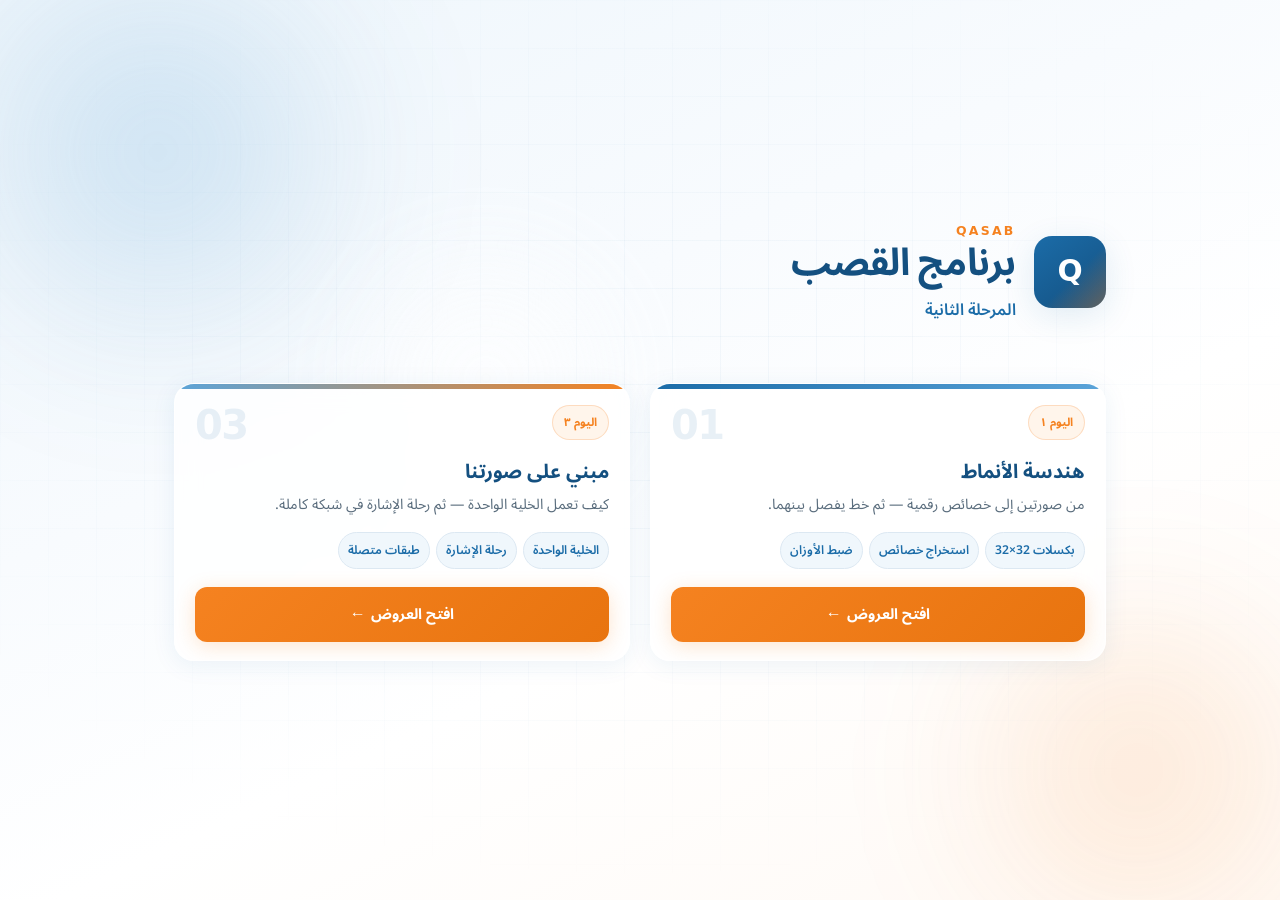
==== web/index.html @ 536e8df6 "day 2 become day3, add new day 2" ====
<!DOCTYPE html>
<html lang="ar" dir="rtl">
<head>
  <meta charset="UTF-8" />
  <meta name="viewport" content="width=device-width, initial-scale=1.0" />
  <title>برنامج القصب — المرحلة الثانية</title>
  <link rel="preconnect" href="https://fonts.googleapis.com" />
  <link href="https://fonts.googleapis.com/css2?family=Noto+Sans+Arabic:wght@400;600;700&display=swap" rel="stylesheet" />
  <link rel="stylesheet" href="css/qasab.css" />
</head>
<body class="hub-page">
  <div class="hub-bg" aria-hidden="true">
    <div class="hub-bg-grid"></div>
    <div class="hub-bg-glow hub-bg-glow--blue"></div>
    <div class="hub-bg-glow hub-bg-glow--orange"></div>
    <div class="hub-bg-glow hub-bg-glow--soft"></div>
  </div>
  <div class="hub-shell">
    <header class="hub-hero">
      <div class="hub-brand-block">
        <div class="brand-mark brand-mark--lg" aria-hidden="true">
          <span class="brand-mark-inner">Q</span>
        </div>
        <div class="hub-titles">
          <p class="hub-brand-en">QASAB</p>
          <h1>برنامج القصب</h1>
          <p class="hub-stage">المرحلة الثانية</p>
        </div>
      </div>
    </header>

    <main class="hub-days">
      <a class="day-card day-card--1" href="day-1.html">
        <div class="day-card-top">
          <span class="day-card-badge">اليوم ١</span>
          <span class="day-card-num">01</span>
        </div>
        <h2>هندسة الأنماط</h2>
        <p class="day-card-desc">من صورتين إلى خصائص رقمية — ثم خط يفصل بينهما.</p>
        <ul class="day-tags">
          <li>بكسلات 32×32</li>
          <li>استخراج خصائص</li>
          <li>ضبط الأوزان</li>
        </ul>
        <span class="day-card-cta">افتح العروض</span>
      </a>

      <a class="day-card day-card--3" href="day-3.html">
        <div class="day-card-top">
          <span class="day-card-badge">اليوم ٣</span>
          <span class="day-card-num">03</span>
        </div>
        <h2>مبني على صورتنا</h2>
        <p class="day-card-desc">كيف تعمل الخلية الواحدة — ثم رحلة الإشارة في شبكة كاملة.</p>
        <ul class="day-tags">
          <li>الخلية الواحدة</li>
          <li>رحلة الإشارة</li>
          <li>طبقات متصلة</li>
        </ul>
        <span class="day-card-cta">افتح العروض</span>
      </a>
    </main>
  </div>
</body>
</html>
---- web/css/qasab.css ----
/* QASAB — Arabic RTL classroom layout, no page scroll */

:root {
  --white: #ffffff;
  --surface: #f0f7fc;
  --surface-2: #e8f2fa;
  --primary: #1b6ca8;
  --primary-dark: #145080;
  --primary-light: #5ba4d9;
  --accent: #f58220;
  --accent-soft: #fff5eb;
  --text: #1a2b3c;
  --text-muted: #5a6d7d;
  --danger: #e74c3c;
  --border: #dce8f2;
  --border-strong: #c5d8ea;
  --nav-width: 252px;
  --controls-width: 372px;
  --font: "Noto Sans Arabic", "Segoe UI", Tahoma, sans-serif;
  --radius-sm: 8px;
  --radius-md: 12px;
  --radius-lg: 16px;
  --radius-xl: 20px;
  --shadow-sm: 0 1px 3px rgba(27, 108, 168, 0.08);
  --shadow-md: 0 4px 16px rgba(27, 108, 168, 0.1);
  --shadow-lg: 0 8px 32px rgba(27, 108, 168, 0.12);
  --shadow-accent: 0 4px 20px rgba(245, 130, 32, 0.22);
  --ease: cubic-bezier(0.4, 0, 0.2, 1);
}

*,
*::before,
*::after {
  box-sizing: border-box;
}

html,
body {
  height: 100vh;
  overflow: hidden;
  margin: 0;
  padding: 0;
  direction: rtl;
  font-family: var(--font);
  color: var(--text);
  background: var(--white);
  -webkit-font-smoothing: antialiased;
  -moz-osx-font-smoothing: grayscale;
}

a {
  color: var(--primary);
  text-decoration: none;
}

a:hover {
  color: var(--accent);
}

/* App grid: nav | content */
.app {
  display: grid;
  grid-template-columns: var(--nav-width) 1fr;
  height: 100vh;
  overflow: hidden;
  background:
    radial-gradient(ellipse 80% 60% at 100% 0%, rgba(91, 164, 217, 0.08), transparent 50%),
    radial-gradient(ellipse 60% 50% at 0% 100%, rgba(245, 130, 32, 0.05), transparent 45%),
    linear-gradient(165deg, #f8fbfe 0%, #ffffff 50%, #fffcf8 100%);
}

/* Navigation */
.nav {
  background: linear-gradient(180deg, var(--white) 0%, var(--surface) 100%);
  border-left: 1px solid var(--border);
  padding: 1.15rem 1rem;
  display: flex;
  flex-direction: column;
  gap: 0.55rem;
  overflow: hidden;
  box-shadow: var(--shadow-sm);
}

.nav-logo,
.brand-mark {
  width: 52px;
  height: 52px;
  margin-bottom: 0.35rem;
  flex-shrink: 0;
}

.brand-mark {
  display: flex;
  align-items: center;
  justify-content: center;
  border-radius: 14px;
  background: linear-gradient(145deg, var(--primary) 0%, var(--primary-dark) 100%);
  box-shadow: 0 4px 14px rgba(27, 108, 168, 0.28);
  position: relative;
  overflow: hidden;
}

.brand-mark::after {
  content: "";
  position: absolute;
  inset: 0;
  background: linear-gradient(135deg, transparent 55%, rgba(245, 130, 32, 0.35) 100%);
  pointer-events: none;
}

.brand-mark-inner {
  position: relative;
  z-index: 1;
  font-size: 1.35rem;
  font-weight: 700;
  color: var(--white);
  font-family: system-ui, sans-serif;
  line-height: 1;
}

.brand-mark--lg {
  width: 72px;
  height: 72px;
  border-radius: 18px;
  box-shadow: var(--shadow-lg);
}

.brand-mark--lg .brand-mark-inner {
  font-size: 1.85rem;
}

.nav-day {
  font-size: 0.75rem;
  font-weight: 700;
  color: var(--accent);
  background: var(--accent-soft);
  padding: 0.25rem 0.7rem;
  border-radius: 999px;
  display: inline-block;
  width: fit-content;
  border: 1px solid rgba(245, 130, 32, 0.25);
  letter-spacing: 0.02em;
}

.nav h1 {
  font-size: 1.12rem;
  color: var(--primary-dark);
  margin: 0.2rem 0 0.65rem;
  line-height: 1.45;
  font-weight: 700;
}

.nav-tabs {
  list-style: none;
  padding: 0;
  margin: 0.35rem 0;
  flex: 1;
}

.nav-tabs li {
  margin-bottom: 0.4rem;
}

.nav-tabs button {
  width: 100%;
  text-align: right;
  padding: 0.7rem 0.85rem;
  border: 1px solid transparent;
  border-radius: var(--radius-md);
  background: rgba(255, 255, 255, 0.7);
  color: var(--text);
  font-family: var(--font);
  font-size: 0.92rem;
  cursor: pointer;
  transition: all 0.2s var(--ease);
  box-shadow: var(--shadow-sm);
}

.nav-tabs button:hover {
  border-color: var(--primary-light);
  background: var(--white);
  transform: translateX(-2px);
}

.nav-tabs button.active {
  border-color: rgba(245, 130, 32, 0.45);
  background: linear-gradient(135deg, var(--accent-soft) 0%, #fff 100%);
  font-weight: 700;
  color: var(--primary-dark);
  box-shadow: var(--shadow-accent);
  border-right: 3px solid var(--accent);
}

.nav-note {
  font-size: 0.78rem;
  color: var(--text-muted);
  line-height: 1.55;
  margin-top: auto;
  padding-top: 0.85rem;
  border-top: 1px solid var(--border);
}

.nav-note code {
  font-size: 0.72rem;
  background: var(--white);
  padding: 0.15rem 0.35rem;
  border-radius: 4px;
  display: block;
  margin-top: 0.25rem;
  word-break: break-all;
}

.nav-back {
  display: inline-flex;
  align-items: center;
  gap: 0.25rem;
  font-size: 0.84rem;
  font-weight: 600;
  margin-bottom: 0.35rem;
  padding: 0.35rem 0.5rem;
  border-radius: var(--radius-sm);
  transition: background 0.15s var(--ease);
}

.nav-back:hover {
  background: rgba(27, 108, 168, 0.08);
  color: var(--primary-dark);
}

/* Content area */
.content {
  display: flex;
  flex-direction: column;
  height: 100vh;
  overflow: hidden;
  padding: 0.85rem 1.1rem 1rem;
}

.header {
  position: relative;
  background: linear-gradient(118deg, var(--primary-dark) 0%, var(--primary) 55%, #2474b5 100%);
  color: var(--white);
  padding: 1rem 1.35rem;
  border-radius: var(--radius-lg);
  margin-bottom: 0.85rem;
  flex-shrink: 0;
  box-shadow: var(--shadow-md);
  overflow: hidden;
}

.header::after {
  content: "";
  position: absolute;
  left: 0;
  top: 0;
  bottom: 0;
  width: 5px;
  background: linear-gradient(180deg, var(--accent) 0%, #ff9a4d 100%);
  border-radius: 0 var(--radius-sm) var(--radius-sm) 0;
}

.header::before {
  content: "";
  position: absolute;
  inset: 0;
  background:
    radial-gradient(circle at 95% 20%, rgba(245, 130, 32, 0.35), transparent 42%),
    radial-gradient(circle at 10% 90%, rgba(255, 255, 255, 0.08), transparent 35%);
  pointer-events: none;
}

.header h2 {
  position: relative;
  margin: 0;
  font-size: 1.32rem;
  font-weight: 700;
  letter-spacing: -0.01em;
}

.header p {
  position: relative;
  margin: 0.35rem 0 0;
  font-size: 0.92rem;
  opacity: 0.92;
  line-height: 1.55;
  max-width: 52ch;
}

/* Main: chart | controls */
.main {
  display: grid;
  grid-template-columns: 1fr var(--controls-width);
  gap: 1rem;
  flex: 1;
  min-height: 0;
  overflow: hidden;
}

.charts {
  display: flex;
  flex-direction: column;
  gap: 0.55rem;
  min-height: 0;
  overflow: hidden;
  background: rgba(255, 255, 255, 0.45);
  border-radius: var(--radius-lg);
  padding: 0.35rem;
}

.chart-box {
  flex: 1;
  min-height: 0;
  background: var(--white);
  border-radius: var(--radius-md);
  border: 1px solid var(--border);
  padding: 0.35rem;
  box-shadow: var(--shadow-sm);
}

.chart-box.split {
  flex: 0 0 48%;
}

.chart-row {
  display: flex;
  gap: 0.5rem;
  flex: 1;
  min-height: 0;
}

/* Day 1 — weights tuning chart */
.weights-scatter {
  flex: 1;
  min-height: 0;
  overflow: hidden;
}

.weights-scatter .js-plotly-plot,
.weights-scatter .plotly {
  height: 100% !important;
}

.slider-row {
  display: grid;
  grid-template-columns: 5.5rem 1fr 3rem;
  align-items: center;
  gap: 0.5rem;
  margin-bottom: 0.75rem;
}

.slider-label {
  font-size: 0.9rem;
  color: var(--primary);
  font-weight: 600;
}

.slider-val {
  font-size: 0.92rem;
  font-weight: 700;
  color: var(--accent);
  text-align: center;
  font-variant-numeric: tabular-nums;
  background: var(--accent-soft);
  padding: 0.15rem 0.35rem;
  border-radius: var(--radius-sm);
  min-width: 2.75rem;
}

.slider-row input[type="range"] {
  margin: 0;
  height: 6px;
  border-radius: 999px;
}

.controls {
  background: linear-gradient(180deg, var(--white) 0%, var(--surface) 100%);
  border-radius: var(--radius-lg);
  border: 1px solid var(--border);
  padding: 1.1rem;
  overflow-y: auto;
  overflow-x: hidden;
  box-shadow: var(--shadow-md);
}

.controls::-webkit-scrollbar {
  width: 5px;
}

.controls::-webkit-scrollbar-thumb {
  background: var(--primary-light);
  border-radius: 999px;
}

.control-group {
  margin-bottom: 1.1rem;
}

.control-group h3 {
  margin: 0 0 0.55rem;
  font-size: 0.92rem;
  font-weight: 700;
  color: var(--primary-dark);
  letter-spacing: 0.01em;
  display: flex;
  align-items: center;
  gap: 0.4rem;
}

.control-group h3::before {
  content: "";
  width: 4px;
  height: 1em;
  background: var(--accent);
  border-radius: 2px;
  flex-shrink: 0;
}

label {
  display: block;
  margin-bottom: 0.65rem;
  font-size: 0.95rem;
}

label.checkbox,
label.toggle {
  display: flex;
  align-items: center;
  gap: 0.5rem;
  cursor: pointer;
}

input[type="range"] {
  width: 100%;
  accent-color: var(--accent);
  margin-top: 0.25rem;
  touch-action: none;
  cursor: pointer;
}

input[type="range"]::-webkit-slider-thumb {
  -webkit-appearance: none;
  appearance: none;
  width: 18px;
  height: 18px;
  border-radius: 50%;
  background: var(--accent);
  border: 2px solid var(--white);
  box-shadow: 0 1px 3px rgba(0, 0, 0, 0.2);
  cursor: grab;
}

input[type="range"]:active::-webkit-slider-thumb {
  cursor: grabbing;
  transform: scale(1.1);
}

input[type="checkbox"] {
  width: 18px;
  height: 18px;
  accent-color: var(--accent);
}

select {
  width: 100%;
  padding: 0.5rem;
  font-family: var(--font);
  font-size: 0.95rem;
  border: 2px solid var(--primary);
  border-radius: 8px;
  background: var(--white);
  color: var(--text);
}

.btn {
  display: inline-flex;
  align-items: center;
  justify-content: center;
  gap: 0.35rem;
  padding: 0.62rem 1.1rem;
  border: none;
  border-radius: var(--radius-md);
  font-family: var(--font);
  font-size: 0.92rem;
  font-weight: 600;
  cursor: pointer;
  margin-left: 0.35rem;
  margin-bottom: 0.35rem;
  transition: transform 0.15s var(--ease), box-shadow 0.15s var(--ease), background 0.15s var(--ease);
}

.btn:hover:not(:disabled) {
  transform: translateY(-1px);
}

.btn:active:not(:disabled) {
  transform: translateY(0);
}

.btn:disabled {
  opacity: 0.65;
  cursor: not-allowed;
}

.btn-primary {
  background: linear-gradient(135deg, var(--accent) 0%, #e8740f 100%);
  color: var(--white);
  font-weight: 700;
  box-shadow: var(--shadow-accent);
}

.btn-primary:hover:not(:disabled) {
  box-shadow: 0 6px 24px rgba(245, 130, 32, 0.35);
}

.btn-secondary {
  background: var(--white);
  color: var(--primary);
  border: 1.5px solid var(--border-strong);
  box-shadow: var(--shadow-sm);
}

.btn-secondary:hover:not(:disabled) {
  border-color: var(--primary-light);
  background: var(--surface);
}

.metrics {
  display: grid;
  grid-template-columns: repeat(3, 1fr);
  gap: 0.45rem;
  margin: 0.75rem 0;
}

.metric {
  background: var(--white);
  border: 1px solid var(--border);
  border-radius: var(--radius-md);
  padding: 0.55rem 0.4rem;
  text-align: center;
  box-shadow: var(--shadow-sm);
}

.metric-value {
  font-size: 1.2rem;
  font-weight: 700;
  color: var(--accent);
  font-variant-numeric: tabular-nums;
}

.metric-label {
  font-size: 0.72rem;
  color: var(--primary);
  font-weight: 600;
}

.info-box,
.warn-box {
  padding: 0.75rem 0.9rem;
  border-radius: var(--radius-md);
  font-size: 0.88rem;
  line-height: 1.6;
  margin: 0.5rem 0;
}

.info-box {
  background: rgba(255, 255, 255, 0.85);
  border: 1px solid var(--border-strong);
  border-right: 3px solid var(--primary);
}

#hint-box .info-box,
#hint-box .warn-box {
  line-height: 1.75;
  font-size: 0.86rem;
}

.warn-box {
  background: var(--accent-soft);
  border: 1px solid rgba(245, 130, 32, 0.35);
  border-right: 3px solid var(--accent);
}

.formula {
  background: var(--white);
  border: 1px solid #dce8f2;
  border-radius: 8px;
  padding: 0.65rem;
  font-size: 0.9rem;
  direction: ltr;
  text-align: center;
  margin: 0.5rem 0;
  overflow-x: auto;
}

.progress-bar {
  height: 8px;
  background: #e0e8f0;
  border-radius: 4px;
  overflow: hidden;
  margin: 0.5rem 0;
}

.progress-fill {
  height: 100%;
  background: var(--primary);
  transition: width 0.2s;
}

.card {
  background: var(--white);
  border: 1px solid var(--border);
  border-right: 4px solid var(--accent);
  border-radius: var(--radius-md);
  padding: 1rem 1.15rem;
  box-shadow: var(--shadow-sm);
}

.card h3 {
  margin: 0 0 0.45rem;
  color: var(--primary-dark);
  font-size: 0.98rem;
}

.card p {
  margin: 0;
  line-height: 1.65;
  color: var(--text-muted);
  font-size: 0.9rem;
}

.feedback {
  border-radius: 10px;
  padding: 0.85rem 1rem;
  margin-top: 0.75rem;
  line-height: 1.5;
}

.feedback.ok {
  border: 3px solid var(--primary);
  background: var(--surface);
}

.feedback.bad {
  border: 3px solid var(--accent);
  background: #fff5eb;
}

.data-table {
  width: 100%;
  border-collapse: collapse;
  font-size: 0.8rem;
  margin-top: 0.5rem;
}

.data-table th,
.data-table td {
  border: 1px solid #dce8f2;
  padding: 0.35rem 0.5rem;
  text-align: right;
}

.data-table th {
  background: linear-gradient(180deg, var(--primary) 0%, var(--primary-dark) 100%);
  color: var(--white);
  font-weight: 600;
}

.data-table tr.current {
  background: #fff5eb;
}

.radio-group label {
  display: flex;
  align-items: flex-start;
  gap: 0.5rem;
  padding: 0.4rem 0;
  cursor: pointer;
}

body.hub-page {
  height: auto;
  min-height: 100vh;
  overflow-y: auto;
  position: relative;
  background: #f6fafd;
}

/* Hub index page */
.hub-bg {
  position: fixed;
  inset: 0;
  z-index: 0;
  overflow: hidden;
  pointer-events: none;
  background:
    linear-gradient(155deg, #eef6fc 0%, #f8fbfe 38%, #ffffff 62%, #fff9f4 100%);
}

.hub-bg-grid {
  position: absolute;
  inset: 0;
  background-image:
    linear-gradient(rgba(27, 108, 168, 0.04) 1px, transparent 1px),
    linear-gradient(90deg, rgba(27, 108, 168, 0.04) 1px, transparent 1px);
  background-size: 48px 48px;
  mask-image: radial-gradient(ellipse 85% 75% at 50% 45%, #000 20%, transparent 72%);
}

.hub-bg-glow {
  position: absolute;
  border-radius: 50%;
  filter: blur(70px);
  opacity: 0.55;
}

.hub-bg-glow--blue {
  width: min(520px, 70vw);
  height: min(520px, 70vw);
  top: -12%;
  left: -8%;
  background: radial-gradient(circle, rgba(91, 164, 217, 0.55) 0%, rgba(27, 108, 168, 0.12) 45%, transparent 70%);
}

.hub-bg-glow--orange {
  width: min(440px, 60vw);
  height: min(440px, 60vw);
  bottom: -10%;
  right: -6%;
  background: radial-gradient(circle, rgba(245, 130, 32, 0.35) 0%, rgba(245, 130, 32, 0.08) 50%, transparent 72%);
}

.hub-bg-glow--soft {
  width: min(360px, 50vw);
  height: min(360px, 50vw);
  top: 42%;
  left: 38%;
  transform: translate(-50%, -50%);
  background: radial-gradient(circle, rgba(255, 255, 255, 0.9) 0%, transparent 65%);
  opacity: 0.85;
  filter: blur(40px);
}

.hub-page {
  min-height: 100vh;
}

.hub-shell {
  position: relative;
  z-index: 1;
  max-width: 980px;
  margin: 0 auto;
  padding: 2rem 1.5rem 3rem;
  min-height: 100vh;
  display: flex;
  flex-direction: column;
  justify-content: center;
  gap: 2.25rem;
}

.hub-hero {
  text-align: right;
}

.hub-brand-block {
  display: flex;
  align-items: center;
  gap: 1.15rem;
  margin-bottom: 1.25rem;
}

.hub-titles h1 {
  color: var(--primary-dark);
  font-size: clamp(1.85rem, 4vw, 2.35rem);
  font-weight: 700;
  margin: 0.15rem 0 0;
  letter-spacing: -0.02em;
  line-height: 1.25;
}

.hub-brand-en {
  margin: 0;
  font-size: 0.78rem;
  font-weight: 700;
  letter-spacing: 0.18em;
  color: var(--accent);
  font-family: system-ui, sans-serif;
}

.hub-stage {
  margin: 0.35rem 0 0;
  font-size: 1rem;
  font-weight: 600;
  color: var(--primary);
}

.hub-days {
  display: grid;
  grid-template-columns: repeat(2, 1fr);
  gap: 1.25rem;
}

.day-card {
  position: relative;
  display: flex;
  flex-direction: column;
  background: rgba(255, 255, 255, 0.82);
  backdrop-filter: blur(12px);
  -webkit-backdrop-filter: blur(12px);
  border: 1px solid rgba(255, 255, 255, 0.65);
  border-radius: var(--radius-xl);
  padding: 1.35rem 1.25rem 1.15rem;
  text-decoration: none;
  color: inherit;
  transition: transform 0.22s var(--ease), box-shadow 0.22s var(--ease), border-color 0.22s var(--ease), background 0.22s var(--ease);
  box-shadow:
    0 4px 24px rgba(27, 108, 168, 0.08),
    inset 0 1px 0 rgba(255, 255, 255, 0.9);
  overflow: hidden;
  min-height: 100%;
}

.day-card::before {
  content: "";
  position: absolute;
  top: 0;
  right: 0;
  left: 0;
  height: 5px;
}

.day-card--1::before {
  background: linear-gradient(90deg, var(--primary) 0%, var(--primary-light) 100%);
}

.day-card--3::before {
  background: linear-gradient(90deg, var(--primary-light) 0%, var(--accent) 100%);
}

.day-card:hover {
  transform: translateY(-5px);
  background: rgba(255, 255, 255, 0.94);
  box-shadow:
    0 12px 40px rgba(27, 108, 168, 0.14),
    inset 0 1px 0 rgba(255, 255, 255, 1);
  border-color: rgba(91, 164, 217, 0.35);
}

.day-card-top {
  display: flex;
  align-items: flex-start;
  justify-content: space-between;
  margin-bottom: 0.85rem;
}

.day-card-num {
  font-size: 2.5rem;
  font-weight: 700;
  line-height: 1;
  color: rgba(27, 108, 168, 0.1);
  font-family: system-ui, sans-serif;
  letter-spacing: -0.04em;
  user-select: none;
}

.day-card-badge {
  display: inline-block;
  font-size: 0.72rem;
  font-weight: 700;
  color: var(--accent);
  background: var(--accent-soft);
  padding: 0.25rem 0.7rem;
  border-radius: 999px;
  border: 1px solid rgba(245, 130, 32, 0.22);
}

.day-card h2 {
  color: var(--primary-dark);
  margin: 0 0 0.45rem;
  font-size: 1.22rem;
  font-weight: 700;
  line-height: 1.35;
}

.day-card-desc {
  margin: 0 0 1rem;
  font-size: 0.9rem;
  line-height: 1.6;
  color: var(--text-muted);
  flex: 1;
}

.day-tags {
  list-style: none;
  margin: 0 0 1.15rem;
  padding: 0;
  display: flex;
  flex-wrap: wrap;
  gap: 0.4rem;
}

.day-tags li {
  font-size: 0.76rem;
  font-weight: 600;
  color: var(--primary);
  background: var(--surface);
  border: 1px solid var(--border);
  padding: 0.28rem 0.55rem;
  border-radius: 999px;
}

.day-card-cta {
  display: flex;
  align-items: center;
  justify-content: center;
  gap: 0.35rem;
  margin-top: auto;
  padding: 0.65rem 1rem;
  border-radius: var(--radius-md);
  background: linear-gradient(135deg, var(--accent) 0%, #e8740f 100%);
  color: var(--white);
  font-weight: 700;
  font-size: 0.92rem;
  box-shadow: var(--shadow-accent);
  transition: box-shadow 0.2s var(--ease);
}

.day-card:hover .day-card-cta {
  box-shadow: 0 6px 22px rgba(245, 130, 32, 0.38);
}

.day-card-cta::after {
  content: "←";
  font-size: 1rem;
}

@media (max-width: 720px) {
  .hub-shell {
    padding: 1.5rem 1rem 2rem;
    justify-content: flex-start;
  }

  .hub-days {
    grid-template-columns: 1fr;
  }

  .hub-brand-block {
    flex-direction: column;
    align-items: flex-start;
    text-align: right;
  }
}

.hidden {
  display: none !important;
}

/* Day 1 — upload, pixels, feature animation */
.visual-panel {
  display: flex;
  flex-direction: column;
  gap: 0.75rem;
  flex: 1;
  min-height: 0;
  overflow: hidden;
}

.visual-row {
  display: flex;
  align-items: center;
  justify-content: center;
  gap: 0.75rem;
  flex: 0 0 auto;
}

.visual-box {
  background: var(--white);
  border: 1px solid var(--border);
  border-radius: var(--radius-md);
  padding: 0.55rem;
  text-align: center;
  box-shadow: var(--shadow-sm);
}

.visual-label {
  display: block;
  font-size: 0.85rem;
  font-weight: 700;
  color: var(--primary);
  margin-bottom: 0.35rem;
}

.visual-arrow {
  font-size: 1.5rem;
  color: var(--accent);
  font-weight: 700;
}

.pixel-canvas {
  display: block;
  width: 200px;
  height: 200px;
  border-radius: var(--radius-sm);
  image-rendering: pixelated;
  box-shadow: inset 0 0 0 1px var(--border);
}

.pixel-canvas.wide {
  width: 100%;
  max-width: 400px;
  height: auto;
  aspect-ratio: 1;
  margin: 0 auto;
  object-fit: contain;
}

.anim-box {
  flex: 1;
  min-height: 0;
}

.anim-desc {
  font-size: 0.9rem;
  color: #555;
  margin: 0.35rem 0 0;
  line-height: 1.5;
}

.upload-zone {
  display: flex;
  align-items: center;
  justify-content: center;
  min-height: 72px;
  padding: 1rem;
  border: 2px dashed var(--border-strong);
  border-radius: var(--radius-md);
  background: rgba(255, 255, 255, 0.85);
  cursor: pointer;
  text-align: center;
  transition: all 0.2s var(--ease);
  color: var(--text-muted);
  font-size: 0.88rem;
}

.upload-zone:hover {
  border-color: var(--accent);
  background: var(--accent-soft);
  color: var(--primary-dark);
  box-shadow: var(--shadow-sm);
}

.step-dots {
  display: flex;
  gap: 0.45rem;
  margin-bottom: 0.85rem;
}

.step-dots .dot {
  width: 34px;
  height: 34px;
  border-radius: 50%;
  display: flex;
  align-items: center;
  justify-content: center;
  background: var(--white);
  border: 2px solid var(--border-strong);
  font-weight: 700;
  font-size: 0.82rem;
  color: var(--primary);
  cursor: pointer;
  transition: all 0.2s var(--ease);
  box-shadow: var(--shadow-sm);
}

.step-dots .dot:hover {
  border-color: var(--primary-light);
}

.step-dots .dot.active {
  background: linear-gradient(135deg, var(--accent) 0%, #e8740f 100%);
  border-color: var(--accent);
  color: var(--white);
  box-shadow: var(--shadow-accent);
  transform: scale(1.06);
}

/* Day 1 — dual image upload */
.dual-upload {
  display: grid;
  grid-template-columns: 1fr 1fr;
  gap: 0.65rem;
  flex: 0 0 auto;
}

.upload-slot {
  background: var(--white);
  border: 1px solid var(--border);
  border-radius: var(--radius-md);
  padding: 0.7rem;
  box-shadow: var(--shadow-sm);
  transition: border-color 0.2s var(--ease), box-shadow 0.2s var(--ease);
}

.upload-slot.active-slot {
  border-color: rgba(245, 130, 32, 0.5);
  background: linear-gradient(180deg, #fffaf5 0%, var(--white) 100%);
  box-shadow: var(--shadow-accent);
}

.upload-slot h4 {
  margin: 0 0 0.35rem;
  color: var(--primary);
  font-size: 0.95rem;
}

.upload-zone.compact {
  min-height: 48px;
  padding: 0.5rem;
  font-size: 0.85rem;
  margin-bottom: 0.5rem;
}

.mini-canvases {
  display: flex;
  gap: 0.35rem;
  margin-top: 0.35rem;
}

.pixel-canvas.mini {
  width: 90px;
  height: 90px;
  flex: 1;
}

.slot-feat {
  font-size: 0.75rem;
  color: var(--primary);
  margin: 0.35rem 0 0;
}

.slot-tabs {
  display: flex;
  gap: 0.35rem;
}

input[type="text"] {
  width: 100%;
  padding: 0.45rem;
  font-family: var(--font);
  border: 2px solid var(--primary-light);
  border-radius: 6px;
  margin-top: 0.25rem;
}

/* Day 2 — connected NN graph with selective signal flow */
.journey-wrap {
  display: flex;
  flex-direction: column;
  gap: 0.5rem;
  flex: 1;
  min-height: 0;
  overflow: hidden;
}

.nn-graph,
.sn-graph {
  position: relative;
  flex: 1;
  min-height: 280px;
  background: var(--white);
  border: 1px solid var(--border-strong);
  border-radius: var(--radius-lg);
  overflow: hidden;
  box-shadow: var(--shadow-md);
}

.nn-graph::before,
.sn-graph::before {
  content: "";
  position: absolute;
  inset: 0;
  background-image: radial-gradient(circle, var(--border) 1px, transparent 1px);
  background-size: 22px 22px;
  opacity: 0.55;
  z-index: 0;
  pointer-events: none;
}

.sn-graph {
  min-height: 260px;
}

.nn-edges-svg {
  position: absolute;
  inset: 0;
  width: 100%;
  height: 100%;
  pointer-events: none;
  z-index: 1;
}

.nn-edge {
  stroke: #c5d3de;
  stroke-width: 1.2;
  opacity: 0.45;
  fill: none;
  transition: stroke 0.35s, stroke-width 0.35s, opacity 0.35s;
}

.nn-edge.active {
  stroke: var(--accent);
  stroke-width: 2.5;
  opacity: 0.95;
}

.nn-edge.pulse {
  stroke: var(--primary);
  stroke-width: 3;
  opacity: 1;
  filter: drop-shadow(0 0 4px rgba(245, 130, 32, 0.6));
  animation: edgeFlash 0.65s ease-out;
}

.nn-edge.pulse:not(.active) {
  stroke: #90a4ae;
}

@keyframes edgeFlash {
  0% { opacity: 0.35; }
  50% { opacity: 1; }
  100% { opacity: 0.95; }
}

.nn-layers {
  position: relative;
  z-index: 2;
  display: flex;
  align-items: stretch;
  justify-content: space-between;
  height: 100%;
  padding: 0.75rem 0.5rem;
  gap: 0.25rem;
}

.nn-column {
  display: flex;
  flex-direction: column;
  align-items: center;
  gap: 0.4rem;
  flex: 1;
  min-width: 0;
  justify-content: center;
}

.nn-col-title {
  font-size: 0.7rem;
  font-weight: 700;
  color: var(--primary-dark);
  text-align: center;
  letter-spacing: 0.02em;
  background: rgba(255, 255, 255, 0.92);
  padding: 0.22rem 0.55rem;
  border-radius: 999px;
  border: 1px solid var(--border);
  box-shadow: var(--shadow-sm);
}

.nn-stack {
  display: flex;
  flex-direction: column;
  gap: 0.35rem;
  align-items: center;
  justify-content: center;
  flex: 1;
}

.nn-node {
  width: 68px;
  min-height: 68px;
  border-radius: 50%;
  background: linear-gradient(145deg, #eef3f8 0%, #e2eaf2 100%);
  border: 2px solid #b0bec5;
  display: flex;
  flex-direction: column;
  align-items: center;
  justify-content: center;
  gap: 0.1rem;
  padding: 0.2rem;
  opacity: 0.38;
  transition: opacity 0.35s var(--ease), transform 0.35s var(--ease), border-color 0.35s, box-shadow 0.35s, background 0.35s;
}

.nn-node.lit {
  opacity: 1;
  border-color: var(--accent);
  background: linear-gradient(145deg, #fff8f0 0%, var(--accent-soft) 100%);
  box-shadow: 0 0 0 3px rgba(245, 130, 32, 0.15), 0 4px 16px rgba(245, 130, 32, 0.25);
}

.nn-node.passing {
  transform: scale(1.08);
}

.nn-node.winner {
  border-color: var(--primary);
  background: linear-gradient(145deg, var(--surface) 0%, var(--white) 100%);
  box-shadow: 0 0 0 3px rgba(27, 108, 168, 0.15), 0 6px 20px rgba(27, 108, 168, 0.28);
  transform: scale(1.1);
}

.nn-input-node {
  width: 80px;
  min-height: 80px;
  padding: 0.25rem;
}

.nn-input-node img {
  width: 44px;
  height: 44px;
  object-fit: contain;
  border-radius: 4px;
}

.nn-input-node.lit {
  box-shadow: 0 0 18px rgba(245, 130, 32, 0.4);
}

.nn-icon {
  font-size: 1.1rem;
  line-height: 1;
}

.nn-label {
  font-size: 0.58rem;
  font-weight: 700;
  color: var(--text);
  text-align: center;
  line-height: 1.2;
}

.nn-out .nn-label {
  font-size: 0.62rem;
}

.nn-legend {
  display: flex;
  flex-wrap: wrap;
  gap: 0.65rem 1.15rem;
  font-size: 0.76rem;
  color: var(--text-muted);
  padding: 0.45rem 0.65rem;
  background: rgba(255, 255, 255, 0.8);
  border: 1px solid var(--border);
  border-radius: var(--radius-md);
}

.nn-legend span {
  display: flex;
  align-items: center;
  gap: 0.35rem;
}

.nn-legend .leg {
  display: inline-block;
  width: 28px;
  height: 3px;
  border-radius: 2px;
}

.nn-legend .active-line {
  background: var(--accent);
  height: 4px;
}

.nn-legend .idle-line {
  background: #c5d3de;
}

.nn-legend .lit-node {
  width: 14px;
  height: 14px;
  border-radius: 50%;
  background: #fff5eb;
  border: 2px solid var(--accent);
}

.journey-track {
  display: flex;
  flex-direction: column;
  gap: 0.35rem;
  margin: 1rem 0;
}

.journey-step {
  display: flex;
  align-items: center;
  gap: 0.55rem;
  padding: 0.45rem 0.6rem;
  border-radius: var(--radius-sm);
  font-size: 0.82rem;
  color: var(--text-muted);
  transition: background 0.2s var(--ease), color 0.2s var(--ease);
  border: 1px solid transparent;
}

.journey-step.done {
  color: var(--primary);
}

.journey-step.current {
  background: var(--accent-soft);
  color: var(--text);
  font-weight: 700;
  border-color: rgba(245, 130, 32, 0.25);
  border-right: 3px solid var(--accent);
  box-shadow: var(--shadow-sm);
}

.journey-dot {
  width: 10px;
  height: 10px;
  border-radius: 50%;
  background: #dce8f2;
  flex-shrink: 0;
}

.journey-step.done .journey-dot {
  background: var(--primary);
}

.journey-step.current .journey-dot {
  background: var(--accent);
  box-shadow: 0 0 8px var(--accent);
}

.story-card {
  background: var(--white);
  border: 1px solid var(--border);
  border-right: 4px solid var(--primary);
  border-radius: var(--radius-md);
  padding: 1rem 1.05rem;
  margin-bottom: 0.75rem;
  box-shadow: var(--shadow-sm);
}

.story-card h3 {
  margin: 0 0 0.4rem;
  color: var(--primary-dark);
  font-size: 0.98rem;
  font-weight: 700;
}

.story-card p {
  margin: 0;
  line-height: 1.65;
  font-size: 0.9rem;
  color: var(--text-muted);
}

#result-banner {
  flex: 0 0 auto;
}

#result-banner.hidden {
  display: none;
}

.example-picker {
  display: grid;
  grid-template-columns: repeat(3, 1fr);
  gap: 0.5rem;
}

.example-card {
  display: flex;
  flex-direction: column;
  align-items: center;
  gap: 0.3rem;
  padding: 0.6rem;
  background: var(--white);
  border: 1px solid var(--border);
  border-radius: var(--radius-md);
  cursor: pointer;
  font-family: var(--font);
  text-align: center;
  transition: all 0.2s var(--ease);
  box-shadow: var(--shadow-sm);
}

.example-card:hover:not(:disabled) {
  border-color: var(--primary-light);
  transform: translateY(-2px);
  box-shadow: var(--shadow-md);
}

.example-card.selected {
  border-color: rgba(245, 130, 32, 0.55);
  background: linear-gradient(180deg, var(--accent-soft) 0%, var(--white) 100%);
  box-shadow: var(--shadow-accent);
}

.example-card img {
  width: 56px;
  height: 56px;
  border-radius: 6px;
  object-fit: contain;
}

.example-card strong {
  font-size: 0.82rem;
  color: var(--primary);
}

/* Day 2 — single neuron demo */
.single-neuron-wrap {
  display: flex;
  flex-direction: column;
  gap: 0.5rem;
  flex: 1;
  min-height: 0;
}

.sn-row {
  position: relative;
  z-index: 2;
  display: flex;
  align-items: center;
  justify-content: space-around;
  height: 100%;
  padding: 1rem 0.75rem;
  gap: 0.5rem;
}

.sn-col {
  display: flex;
  flex-direction: column;
  align-items: center;
  gap: 0.5rem;
  flex: 1;
}

.sn-col-center {
  flex: 1.2;
}

.sn-neuron-node {
  width: 96px;
  min-height: 96px;
  border-width: 4px;
}

.sn-out-node {
  width: 76px;
  min-height: 76px;
}

.sn-out-node.dim-out {
  opacity: 0.35;
  border-style: dashed;
}

.neuron-picker {
  display: grid;
  grid-template-columns: 1fr 1fr;
  gap: 0.4rem;
}

.neuron-chip {
  display: flex;
  align-items: center;
  gap: 0.35rem;
  padding: 0.5rem 0.55rem;
  background: var(--white);
  border: 1px solid var(--border);
  border-radius: var(--radius-sm);
  font-family: var(--font);
  font-size: 0.78rem;
  cursor: pointer;
  text-align: right;
  transition: all 0.2s var(--ease);
  box-shadow: var(--shadow-sm);
}

.neuron-chip:hover {
  border-color: var(--primary-light);
}

.neuron-chip.selected {
  border-color: rgba(245, 130, 32, 0.5);
  background: var(--accent-soft);
  font-weight: 700;
  box-shadow: var(--shadow-accent);
}

.preset-row {
  display: flex;
  gap: 0.5rem;
  margin-bottom: 0.65rem;
}

.preset-row .btn {
  flex: 1;
}

.btn-sm {
  padding: 0.4rem 0.5rem;
  font-size: 0.85rem;
}

.sn-result {
  text-align: center;
  font-weight: 700;
  font-size: 0.95rem;
  padding: 0.55rem 0.75rem;
  border-radius: 8px;
}

.sn-result.hidden {
  display: none;
}

.sn-result.sn-yes {
  background: linear-gradient(135deg, var(--accent-soft) 0%, #fff 100%);
  color: var(--accent);
  border: 1px solid rgba(245, 130, 32, 0.4);
  box-shadow: var(--shadow-accent);
}

.sn-result.sn-no {
  background: var(--surface);
  color: var(--primary-dark);
  border: 1px solid var(--border-strong);
}

.neuron-track {
  margin-top: 0.75rem;
}

.btn:focus-visible,
.nav-tabs button:focus-visible,
.example-card:focus-visible,
.neuron-chip:focus-visible,
.step-dots .dot:focus-visible {
  outline: 2px solid var(--accent);
  outline-offset: 2px;
}
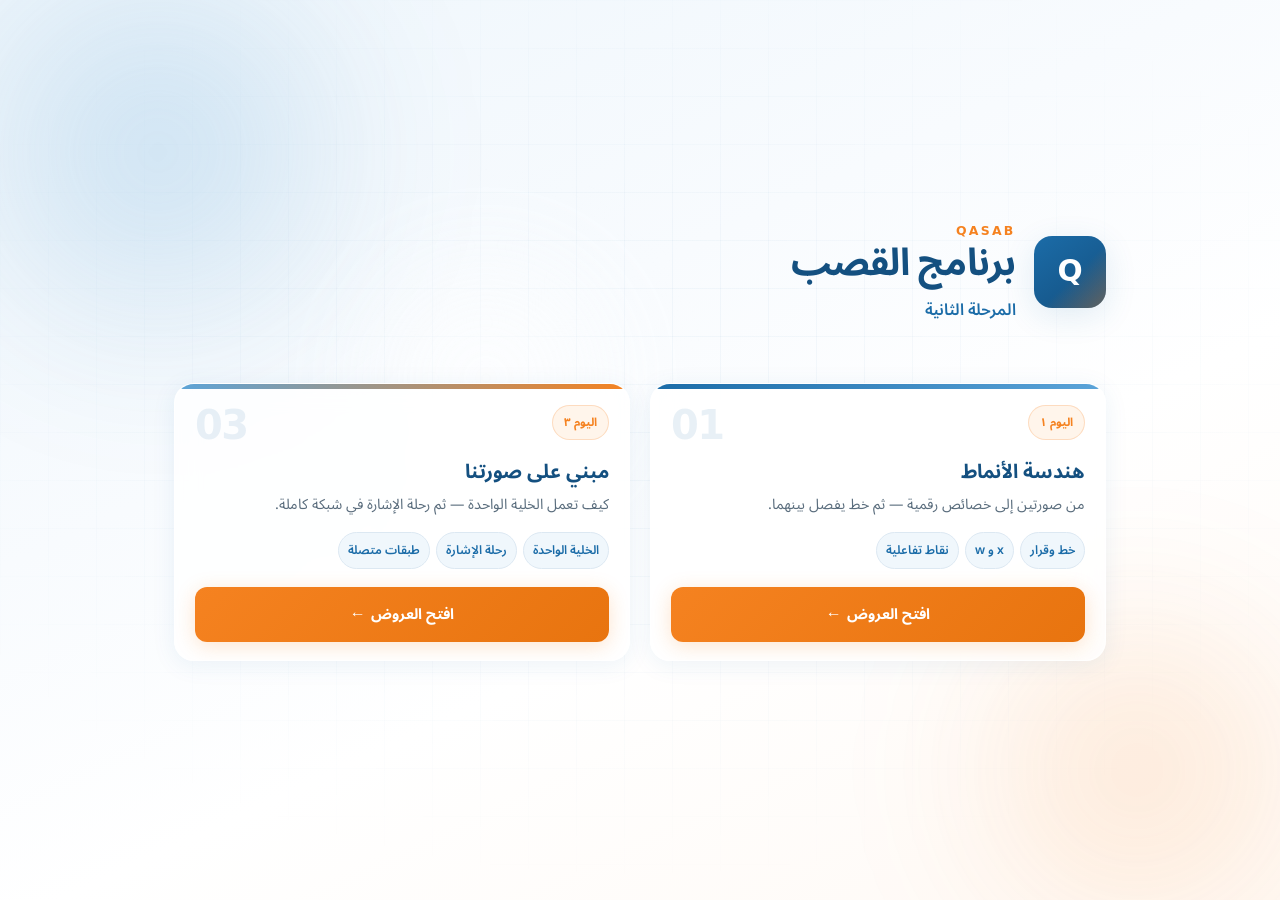
==== commit ace347a2: "day 1 exp 1,2" ====
--- a/web/index.html
+++ b/web/index.html
@@ -38,9 +38,9 @@
         <h2>هندسة الأنماط</h2>
         <p class="day-card-desc">من صورتين إلى خصائص رقمية — ثم خط يفصل بينهما.</p>
         <ul class="day-tags">
-          <li>بكسلات 32×32</li>
-          <li>استخراج خصائص</li>
-          <li>ضبط الأوزان</li>
+          <li>خط وقرار</li>
+          <li>x و w</li>
+          <li>نقاط تفاعلية</li>
         </ul>
         <span class="day-card-cta">افتح العروض</span>
       </a>
--- a/web/css/qasab.css
+++ b/web/css/qasab.css
@@ -191,6 +191,44 @@
   border-right: 3px solid var(--accent);
 }
 
+.sub-tabs {
+  display: flex;
+  gap: 0.5rem;
+  margin-top: 0.75rem;
+  flex-wrap: wrap;
+}
+
+.sub-tabs button {
+  padding: 0.45rem 0.85rem;
+  border: 1px solid var(--border);
+  border-radius: var(--radius-sm);
+  background: var(--white);
+  color: var(--text);
+  font-family: var(--font);
+  font-size: 0.85rem;
+  cursor: pointer;
+}
+
+.sub-tabs button.active {
+  border-color: var(--primary);
+  background: var(--surface);
+  color: var(--primary-dark);
+  font-weight: 700;
+}
+
+.btn-row {
+  display: flex;
+  flex-wrap: wrap;
+  gap: 0.45rem;
+  margin-top: 0.65rem;
+}
+
+.hint-inline {
+  font-size: 0.82rem;
+  color: var(--text-muted);
+  margin: 0.25rem 0 0.5rem;
+}
+
 .nav-note {
   font-size: 0.78rem;
   color: var(--text-muted);
@@ -289,7 +327,7 @@
 /* Main: chart | controls */
 .main {
   display: grid;
-  grid-template-columns: 1fr var(--controls-width);
+  grid-template-columns: minmax(0, 1fr) min(372px, 42%);
   gap: 1rem;
   flex: 1;
   min-height: 0;
@@ -301,6 +339,8 @@
   flex-direction: column;
   gap: 0.55rem;
   min-height: 0;
+  min-width: 0;
+  width: 100%;
   overflow: hidden;
   background: rgba(255, 255, 255, 0.45);
   border-radius: var(--radius-lg);
@@ -310,6 +350,8 @@
 .chart-box {
   flex: 1;
   min-height: 0;
+  min-width: 0;
+  width: 100%;
   background: var(--white);
   border-radius: var(--radius-md);
   border: 1px solid var(--border);
@@ -331,7 +373,9 @@
 /* Day 1 — weights tuning chart */
 .weights-scatter {
   flex: 1;
-  min-height: 0;
+  min-height: 240px;
+  min-width: 0;
+  width: 100%;
   overflow: hidden;
 }
 
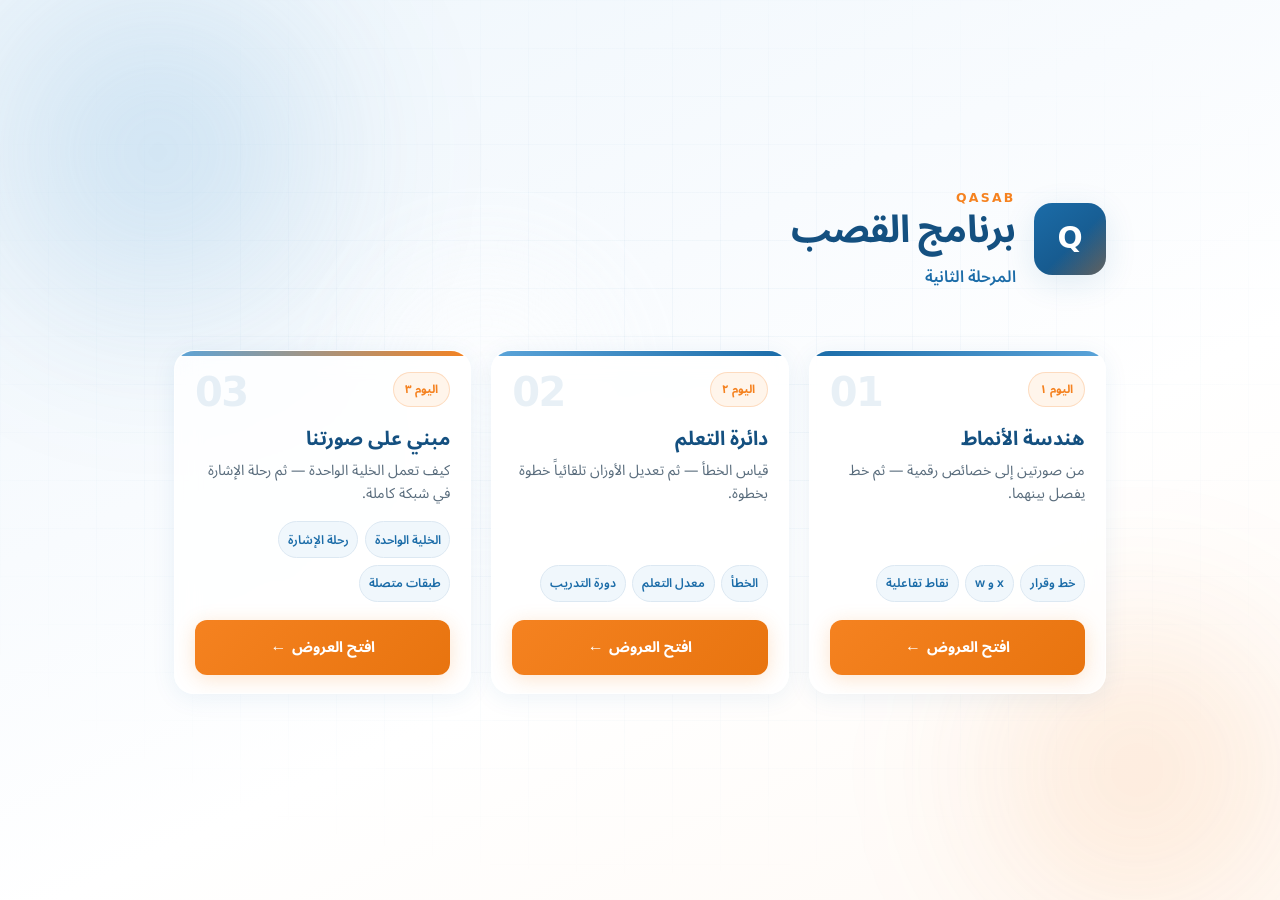
==== commit ad90d9b1: "day2 updates" ====
--- a/web/index.html
+++ b/web/index.html
@@ -45,6 +45,21 @@
         <span class="day-card-cta">افتح العروض</span>
       </a>
 
+      <a class="day-card day-card--2" href="day-2.html">
+        <div class="day-card-top">
+          <span class="day-card-badge">اليوم ٢</span>
+          <span class="day-card-num">02</span>
+        </div>
+        <h2>دائرة التعلم</h2>
+        <p class="day-card-desc">قياس الخطأ — ثم تعديل الأوزان تلقائياً خطوة بخطوة.</p>
+        <ul class="day-tags">
+          <li>الخطأ</li>
+          <li>معدل التعلم</li>
+          <li>دورة التدريب</li>
+        </ul>
+        <span class="day-card-cta">افتح العروض</span>
+      </a>
+
       <a class="day-card day-card--3" href="day-3.html">
         <div class="day-card-top">
           <span class="day-card-badge">اليوم ٣</span>
--- a/web/css/qasab.css
+++ b/web/css/qasab.css
@@ -839,7 +839,7 @@
 
 .hub-days {
   display: grid;
-  grid-template-columns: repeat(2, 1fr);
+  grid-template-columns: repeat(auto-fit, minmax(240px, 1fr));
   gap: 1.25rem;
 }
 
@@ -1687,3 +1687,175 @@
   outline: 2px solid var(--accent);
   outline-offset: 2px;
 }
+
+/* Day 2 — learning loop */
+.learn-charts {
+  display: flex;
+  flex-direction: column;
+  gap: 0.5rem;
+  flex: 1;
+  min-height: 0;
+  min-width: 0;
+  width: 100%;
+}
+
+.learn-plot-row {
+  display: flex;
+  flex-direction: column;
+  gap: 0.5rem;
+  flex: 1;
+  min-height: 0;
+  min-width: 0;
+}
+
+@media (min-width: 720px) {
+  .learn-plot-row {
+    flex-direction: row;
+    align-items: stretch;
+  }
+}
+
+.loss-panel {
+  flex: 0 0 auto;
+  min-width: 0;
+  width: 100%;
+  background: var(--white);
+  border: 1px solid var(--border);
+  border-radius: var(--radius-md);
+  padding: 0.75rem 0.85rem;
+  box-shadow: var(--shadow-sm);
+}
+
+@media (min-width: 720px) {
+  .loss-panel {
+    width: 11.5rem;
+    flex: 0 0 11.5rem;
+  }
+}
+
+.loss-panel-head {
+  font-size: 0.78rem;
+  font-weight: 700;
+  color: var(--text-muted);
+  margin-bottom: 0.25rem;
+}
+
+.avg-loss-val {
+  font-size: 2rem;
+  font-weight: 700;
+  color: var(--primary-dark);
+  line-height: 1.1;
+  margin-bottom: 0.65rem;
+}
+
+.loss-panel-sub {
+  font-size: 0.75rem;
+  font-weight: 600;
+  color: var(--text-muted);
+  margin-bottom: 0.45rem;
+}
+
+.contrib-row {
+  display: grid;
+  grid-template-columns: 2.2rem 1fr 2.5rem;
+  align-items: center;
+  gap: 0.35rem;
+  margin-bottom: 0.35rem;
+  font-size: 0.72rem;
+}
+
+.contrib-label {
+  font-weight: 700;
+  color: var(--primary);
+}
+
+.contrib-bar-wrap {
+  height: 0.45rem;
+  background: var(--surface);
+  border-radius: 999px;
+  overflow: hidden;
+}
+
+.contrib-bar {
+  height: 100%;
+  background: linear-gradient(90deg, #e74c3c 0%, var(--accent) 100%);
+  border-radius: 999px;
+  min-width: 2px;
+  transition: width 0.25s ease;
+}
+
+.contrib-val {
+  text-align: left;
+  color: var(--text-muted);
+  font-variant-numeric: tabular-nums;
+}
+
+.weights-readout {
+  margin-top: 0.65rem;
+  font-size: 0.72rem;
+  color: var(--text-muted);
+  line-height: 1.45;
+  word-break: break-word;
+}
+
+.frozen-badge {
+  margin-top: 0.55rem;
+  font-size: 0.78rem;
+  font-weight: 600;
+  color: var(--primary-dark);
+  background: var(--surface);
+  border: 1px solid var(--border);
+  border-radius: var(--radius-sm);
+  padding: 0.4rem 0.5rem;
+}
+
+.learn-main-chart {
+  flex: 1;
+  min-height: 240px;
+  min-width: 0;
+  width: 100%;
+}
+
+.loss-curve-box {
+  flex: 0 0 160px;
+  width: 100%;
+  min-height: 140px;
+  max-height: 180px;
+}
+
+.loss-curve-box.hidden {
+  display: none;
+}
+
+.train-phases {
+  display: flex;
+  flex-wrap: wrap;
+  gap: 0.4rem;
+  margin-top: 0.65rem;
+}
+
+.train-phase {
+  font-size: 0.78rem;
+  font-weight: 600;
+  padding: 0.3rem 0.65rem;
+  border-radius: 999px;
+  background: rgba(255, 255, 255, 0.15);
+  border: 1px solid rgba(255, 255, 255, 0.35);
+  opacity: 0.65;
+  transition: opacity 0.2s, background 0.2s;
+}
+
+.train-phase.active {
+  opacity: 1;
+  background: var(--accent);
+  border-color: var(--accent);
+  color: var(--white);
+}
+
+.train-btns {
+  margin-bottom: 0.35rem;
+}
+
+.day-card--2::before {
+  background: linear-gradient(90deg, var(--primary-light) 0%, var(--primary) 100%);
+}
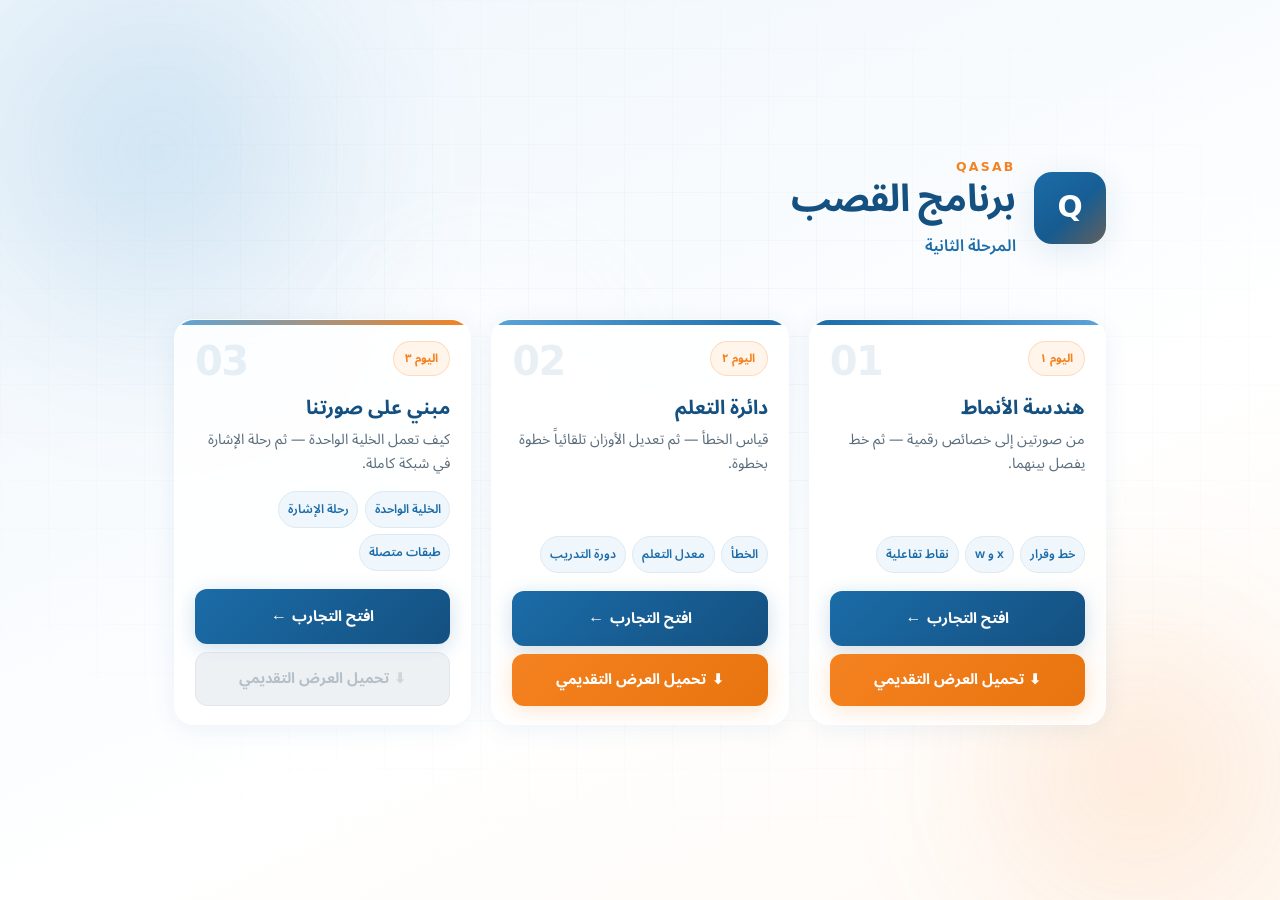
==== commit 0ecbab2e: "download button" ====
--- a/web/index.html
+++ b/web/index.html
@@ -30,7 +30,7 @@
     </header>
 
     <main class="hub-days">
-      <a class="day-card day-card--1" href="day-1.html">
+      <article class="day-card day-card--1">
         <div class="day-card-top">
           <span class="day-card-badge">اليوم ١</span>
           <span class="day-card-num">01</span>
@@ -42,10 +42,17 @@
           <li>x و w</li>
           <li>نقاط تفاعلية</li>
         </ul>
-        <span class="day-card-cta">افتح العروض</span>
-      </a>
+        <div class="day-card-actions">
+          <a class="day-card-btn day-card-btn--primary" href="day-1.html">افتح التجارب</a>
+          <a
+            class="day-card-btn day-card-btn--dl"
+            href="slides/day-1.pdf"
+            download="1هندسة_الأنماط.pdf"
+          >تحميل العرض التقديمي</a>
+        </div>
+      </article>
 
-      <a class="day-card day-card--2" href="day-2.html">
+      <article class="day-card day-card--2">
         <div class="day-card-top">
           <span class="day-card-badge">اليوم ٢</span>
           <span class="day-card-num">02</span>
@@ -57,10 +64,17 @@
           <li>معدل التعلم</li>
           <li>دورة التدريب</li>
         </ul>
-        <span class="day-card-cta">افتح العروض</span>
-      </a>
+        <div class="day-card-actions">
+          <a class="day-card-btn day-card-btn--primary" href="day-2.html">افتح التجارب</a>
+          <a
+            class="day-card-btn day-card-btn--dl"
+            href="slides/day-2.pdf"
+            download="2دائرة_التعلم.pdf"
+          >تحميل العرض التقديمي</a>
+        </div>
+      </article>
 
-      <a class="day-card day-card--3" href="day-3.html">
+      <article class="day-card day-card--3">
         <div class="day-card-top">
           <span class="day-card-badge">اليوم ٣</span>
           <span class="day-card-num">03</span>
@@ -72,9 +86,35 @@
           <li>رحلة الإشارة</li>
           <li>طبقات متصلة</li>
         </ul>
-        <span class="day-card-cta">افتح العروض</span>
-      </a>
+        <div class="day-card-actions">
+          <a class="day-card-btn day-card-btn--primary" href="day-3.html">افتح التجارب</a>
+          <span class="day-card-btn day-card-btn--dl day-card-btn--dl-off" aria-disabled="true">تحميل العرض التقديمي</span>
+        </div>
+      </article>
     </main>
   </div>
+  <script type="module">
+    document.querySelectorAll("a.day-card-btn--dl").forEach((btn) => {
+      btn.addEventListener("click", async (e) => {
+        e.preventDefault();
+        const url = btn.getAttribute("href");
+        const name = btn.getAttribute("download") || "presentation.pdf";
+        try {
+          const res = await fetch(url);
+          const blob = await res.blob();
+          const objectUrl = URL.createObjectURL(blob);
+          const a = document.createElement("a");
+          a.href = objectUrl;
+          a.download = name;
+          document.body.appendChild(a);
+          a.click();
+          a.remove();
+          URL.revokeObjectURL(objectUrl);
+        } catch {
+          window.location.assign(url);
+        }
+      });
+    });
+  </script>
 </body>
 </html>
--- a/web/css/qasab.css
+++ b/web/css/qasab.css
@@ -977,6 +977,73 @@
   font-size: 1rem;
 }
 
+.day-card-actions {
+  display: flex;
+  flex-direction: column;
+  gap: 0.5rem;
+  margin-top: auto;
+}
+
+.day-card-btn {
+  display: flex;
+  align-items: center;
+  justify-content: center;
+  gap: 0.35rem;
+  padding: 0.65rem 1rem;
+  border-radius: var(--radius-md);
+  font-weight: 700;
+  font-size: 0.92rem;
+  text-decoration: none;
+  text-align: center;
+  transition: box-shadow 0.2s var(--ease), background 0.2s var(--ease), border-color 0.2s var(--ease);
+}
+
+.day-card-btn--primary {
+  background: linear-gradient(135deg, var(--primary) 0%, var(--primary-dark) 100%);
+  color: var(--white);
+  box-shadow: 0 4px 20px rgba(27, 108, 168, 0.22);
+}
+
+.day-card-btn--primary::after {
+  content: "←";
+  font-size: 1rem;
+}
+
+.day-card-btn--dl {
+  background: linear-gradient(135deg, var(--accent) 0%, #e8740f 100%);
+  color: var(--white);
+  box-shadow: var(--shadow-accent);
+}
+
+.day-card-btn--dl::before {
+  content: "⬇";
+  font-size: 0.85rem;
+}
+
+.day-card-btn--dl-off {
+  background: #e8ecf0;
+  color: #9aa8b5;
+  border: 1px solid #d5dde5;
+  box-shadow: none;
+  cursor: not-allowed;
+  opacity: 0.72;
+  pointer-events: none;
+}
+
+.day-card-btn--dl-off::before {
+  content: "⬇";
+  font-size: 0.85rem;
+  opacity: 0.55;
+}
+
+.day-card:hover .day-card-btn--primary {
+  box-shadow: 0 6px 22px rgba(27, 108, 168, 0.32);
+}
+
+.day-card:hover .day-card-btn--dl {
+  box-shadow: 0 6px 22px rgba(245, 130, 32, 0.38);
+}
+
 @media (max-width: 720px) {
   .hub-shell {
     padding: 1.5rem 1rem 2rem;
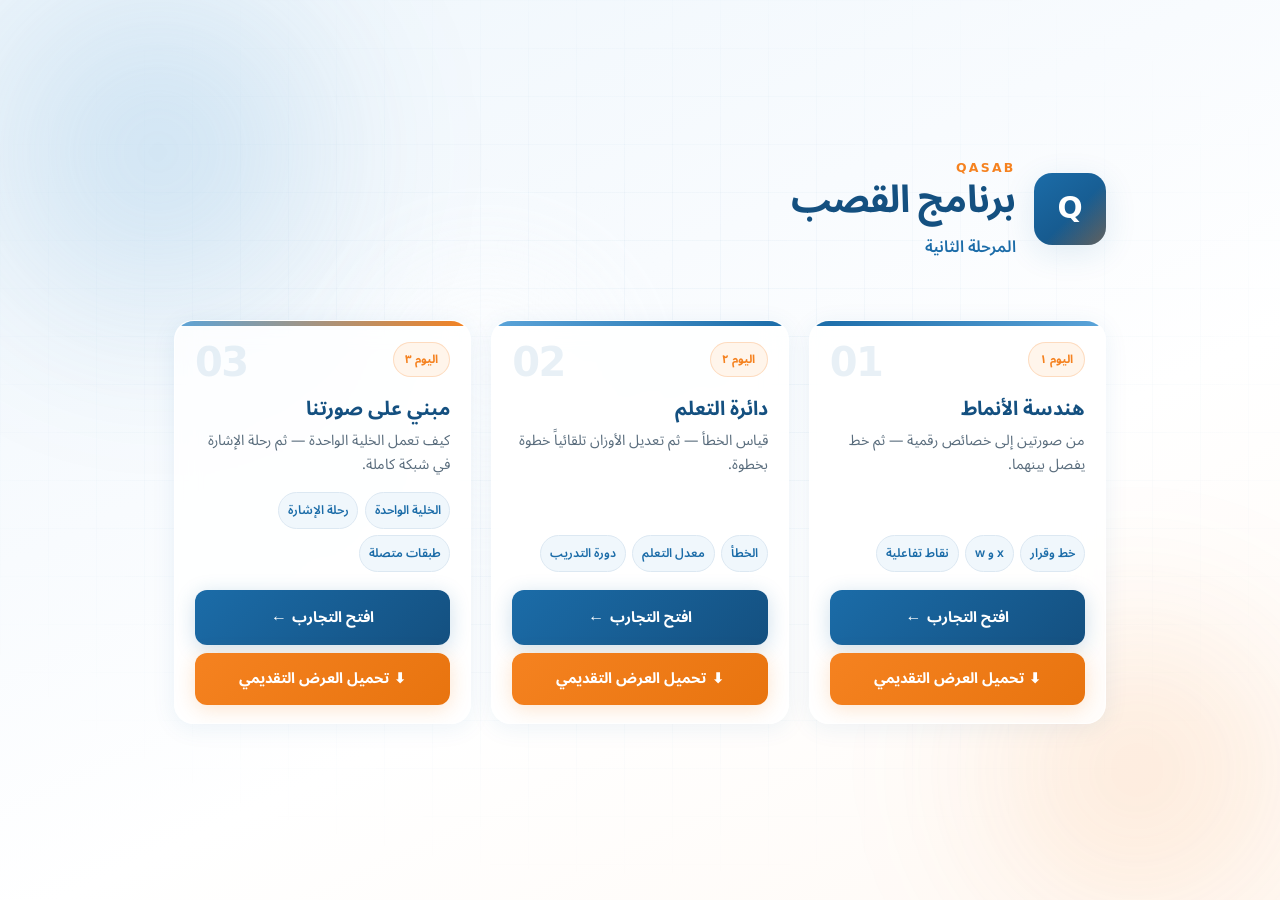
==== commit ef421d4d: "day 3 button enabled" ====
--- a/web/index.html
+++ b/web/index.html
@@ -1,5 +1,5 @@
 <!DOCTYPE html>
-<html lang="ar" dir="rtl">
+<html lang="ar" dir="rtl" class="hub-page">
 <head>
   <meta charset="UTF-8" />
   <meta name="viewport" content="width=device-width, initial-scale=1.0" />
@@ -88,7 +88,11 @@
         </ul>
         <div class="day-card-actions">
           <a class="day-card-btn day-card-btn--primary" href="day-3.html">افتح التجارب</a>
-          <span class="day-card-btn day-card-btn--dl day-card-btn--dl-off" aria-disabled="true">تحميل العرض التقديمي</span>
+          <a
+            class="day-card-btn day-card-btn--dl"
+            href="slides/day-3.pdf"
+            download="3مبني_على_صورتنا.pdf"
+          >تحميل العرض التقديمي</a>
         </div>
       </article>
     </main>
--- a/web/css/qasab.css
+++ b/web/css/qasab.css
@@ -721,12 +721,15 @@
   cursor: pointer;
 }
 
+html.hub-page,
 body.hub-page {
   height: auto;
   min-height: 100vh;
+  overflow-x: hidden;
   overflow-y: auto;
   position: relative;
   background: #f6fafd;
+  -webkit-overflow-scrolling: touch;
 }
 
 /* Hub index page */
@@ -1046,6 +1049,7 @@
 
 @media (max-width: 720px) {
   .hub-shell {
+    min-height: auto;
     padding: 1.5rem 1rem 2rem;
     justify-content: flex-start;
   }
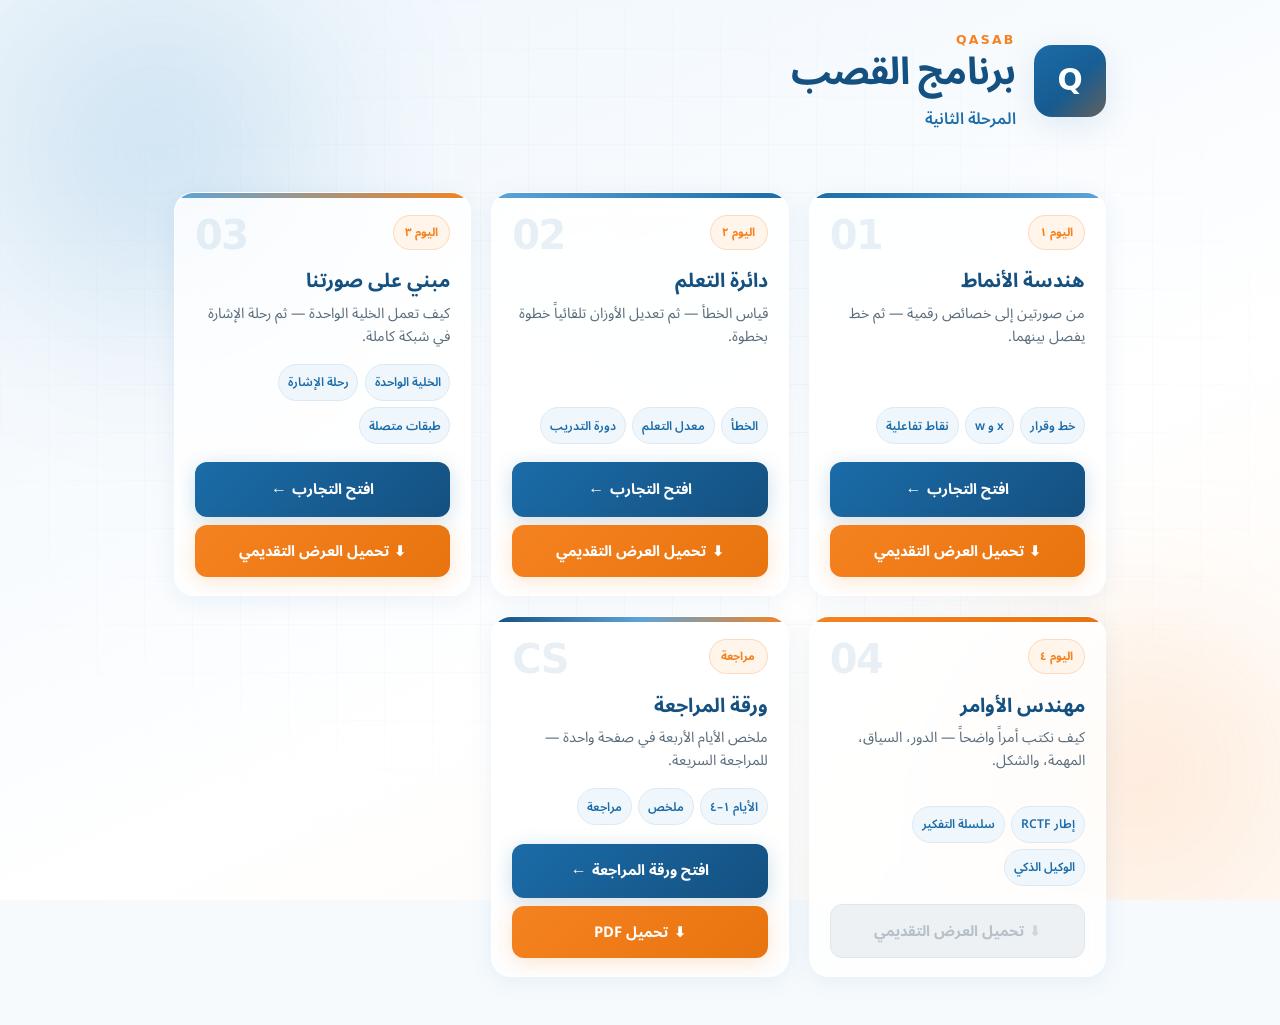
==== commit 99466959: "enable day-4 download + cheatsheet" ====
--- a/web/index.html
+++ b/web/index.html
@@ -95,6 +95,45 @@
           >تحميل العرض التقديمي</a>
         </div>
       </article>
+
+      <article class="day-card day-card--4">
+        <div class="day-card-top">
+          <span class="day-card-badge">اليوم ٤</span>
+          <span class="day-card-num">04</span>
+        </div>
+        <h2>مهندس الأوامر</h2>
+        <p class="day-card-desc">كيف نكتب أمراً واضحاً — الدور، السياق، المهمة، والشكل.</p>
+        <ul class="day-tags">
+          <li>إطار RCTF</li>
+          <li>سلسلة التفكير</li>
+          <li>الوكيل الذكي</li>
+        </ul>
+        <div class="day-card-actions">
+          <span class="day-card-btn day-card-btn--dl day-card-btn--dl-off" aria-disabled="true">تحميل العرض التقديمي</span>
+        </div>
+      </article>
+
+      <article class="day-card day-card--cheatsheet">
+        <div class="day-card-top">
+          <span class="day-card-badge">مراجعة</span>
+          <span class="day-card-num">CS</span>
+        </div>
+        <h2>ورقة المراجعة</h2>
+        <p class="day-card-desc">ملخص الأيام الأربعة في صفحة واحدة — للمراجعة السريعة.</p>
+        <ul class="day-tags">
+          <li>الأيام ١–٤</li>
+          <li>ملخص</li>
+          <li>مراجعة</li>
+        </ul>
+        <div class="day-card-actions">
+          <a class="day-card-btn day-card-btn--primary" href="cheatsheet.html">افتح ورقة المراجعة</a>
+          <a
+            class="day-card-btn day-card-btn--dl"
+            href="slides/cheatsheet.pdf"
+            download="ورقة_المراجعة.pdf"
+          >تحميل PDF</a>
+        </div>
+      </article>
     </main>
   </div>
   <script type="module">
--- a/web/css/qasab.css
+++ b/web/css/qasab.css
@@ -883,6 +883,14 @@
   background: linear-gradient(90deg, var(--primary-light) 0%, var(--accent) 100%);
 }
 
+.day-card--4::before {
+  background: linear-gradient(90deg, var(--accent) 0%, #e8740f 100%);
+}
+
+.day-card--cheatsheet::before {
+  background: linear-gradient(90deg, var(--primary-dark) 0%, var(--primary-light) 50%, var(--accent) 100%);
+}
+
 .day-card:hover {
   transform: translateY(-5px);
   background: rgba(255, 255, 255, 0.94);
@@ -1021,6 +1029,22 @@
 .day-card-btn--dl::before {
   content: "⬇";
   font-size: 0.85rem;
+}
+
+.day-card-btn--primary-off {
+  background: #e8ecf0;
+  color: #9aa8b5;
+  border: 1px solid #d5dde5;
+  box-shadow: none;
+  cursor: not-allowed;
+  opacity: 0.72;
+  pointer-events: none;
+}
+
+.day-card-btn--primary-off::after {
+  content: "←";
+  font-size: 1rem;
+  opacity: 0.55;
 }
 
 .day-card-btn--dl-off {
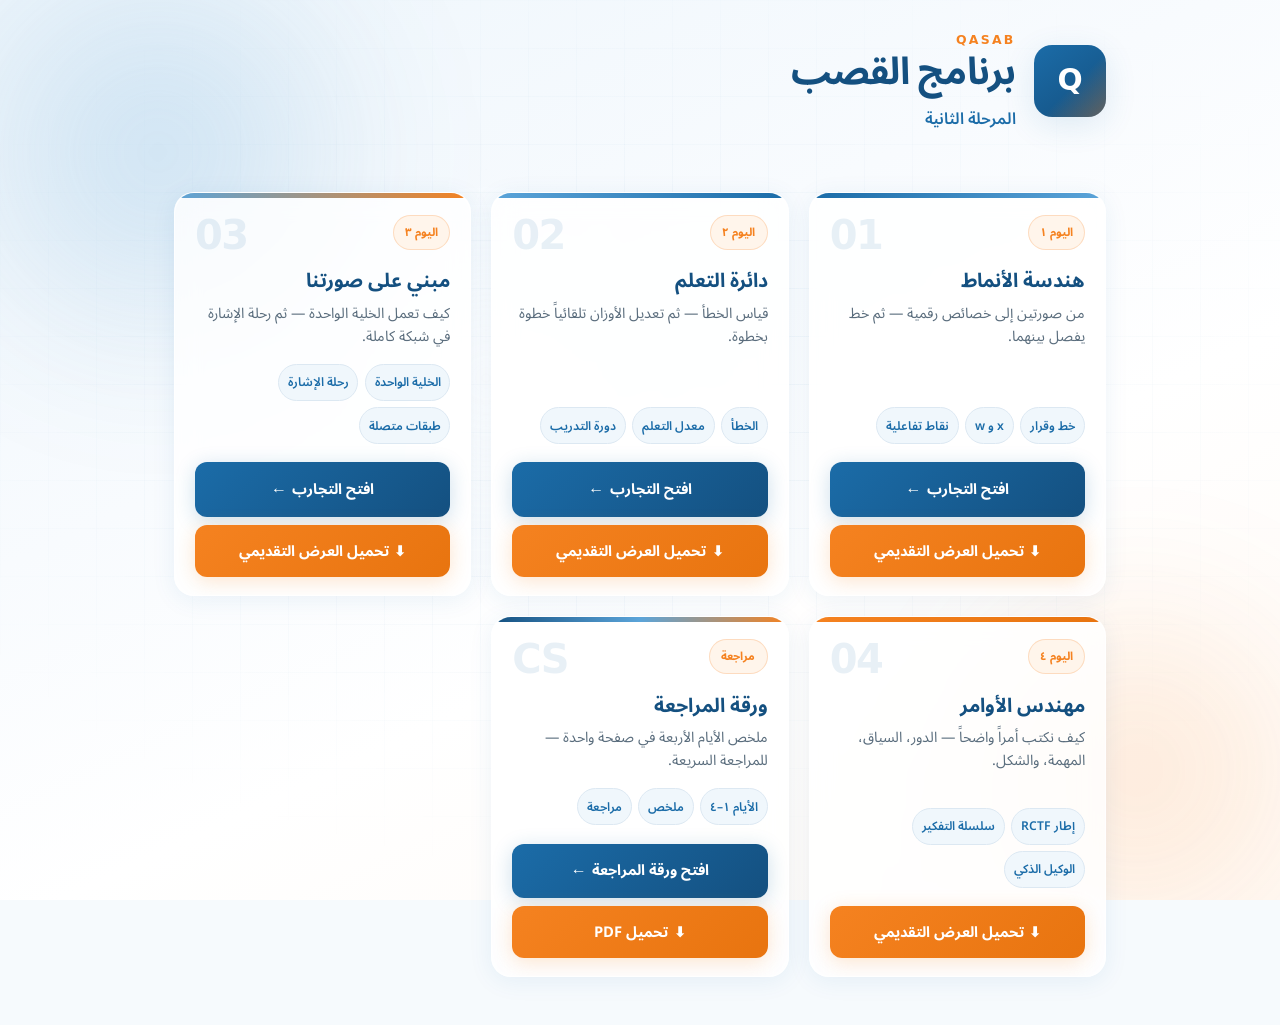
==== commit 02e7c178: "enable day 4 for download" ====
--- a/web/index.html
+++ b/web/index.html
@@ -109,7 +109,11 @@
           <li>الوكيل الذكي</li>
         </ul>
         <div class="day-card-actions">
-          <span class="day-card-btn day-card-btn--dl day-card-btn--dl-off" aria-disabled="true">تحميل العرض التقديمي</span>
+          <a
+            class="day-card-btn day-card-btn--dl"
+            href="slides/day-4.pdf"
+            download="4مهندس_الأوامر.pdf"
+          >تحميل العرض التقديمي</a>
         </div>
       </article>
 
